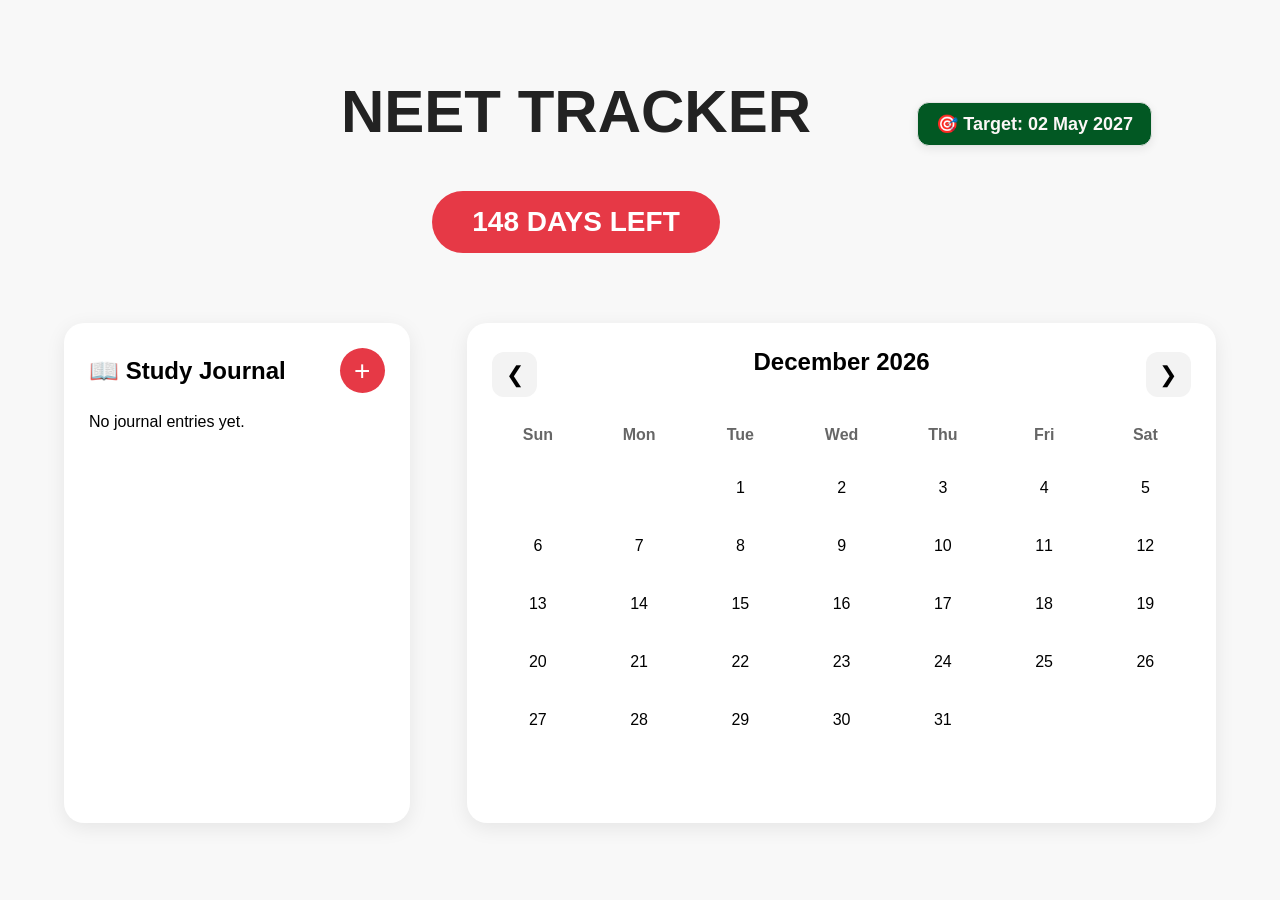
==== index.html @ d2183456 "Add files via upload" ====
<!DOCTYPE html>
<html>

<head>
    <title>NEET Tracker</title>

    <link rel="stylesheet" href="style.css">
</head>

<body>

  <div class="header">

    <div class="top-bar">

        <h1 id="title"></h1>

       <span class="exam-date">
       🎯 Target: 02 May 2027
       </span>

    </div>

    <div id="daysLeft" class="days-left">
        278 DAYS LEFT
    </div>

  </div>








  <div class="dashboard">

   <div class="notes-card">

    <div class="notes-header">

        <h2>📖 Study Journal</h2>

        <button class="add-btn" id="newNoteBtn">+</button>

    </div>

    <div id="notesList" class="notes-list">

        <div class="empty-note">

            No journal entries yet.

        </div>

    </div>

   <div id="noteEditor" class="note-editor">

    <input
    type="date"
    id="noteDate"
     >

    <input
        type="text"
        id="noteTitle"
        placeholder="Title..."
    >

    <textarea
    id="noteContent"
    maxlength="120000"
    placeholder="Write what you studied today...">     </textarea>

    <button id="saveNote" class="save-btn">
        Save Note
    </button>

  </div>

  </div>



    <div class="calendar-card">

        <div class="calendar-header">

           <button id="prevMonth" class="month-btn">❮</button>

           <h2 id="monthTitle">July 2026</h2>

           <button id="nextMonth" class="month-btn">❯</button>

        </div>  

        <div class="days">

            <div>Sun</div>
            <div>Mon</div>
            <div>Tue</div>
            <div>Wed</div>
            <div>Thu</div>
            <div>Fri</div>
            <div>Sat</div>

        </div>

        <div class="dates" id="dates"> </div>

</div>

    <script src="script.js"></script>

</body>

</html>
---- style.css ----
*{
    margin:0;
    padding:0;
    box-sizing:border-box;
}

body{

    background:#F8F8F8;

    font-family:Arial, Helvetica, sans-serif;

    display:flex;

    flex-direction: column;

    justify-content:center;

    align-items:flex-start;

    height:100vh;

}

.header{

    width:90%;

    margin-top:50px;

}

.top-bar{

    position:relative;

    display:flex;

    justify-content:center;

    align-items:center;

}

#title{

    font-size:60px;

    color:#222;

    text-align:center;

    margin-bottom:25px;

}

.days-left{

    display:inline-block;

    padding:15px 40px;

    background:#E63946;

    color:white;

    font-size:45px;

    font-weight:bold;

    border-radius:50px;

}


.exam-date{

    position:absolute;

    right:0;

    top:50%;

    transform:translateY(-50%);

    font-size:18px;

    color:#fcf7f7;

    font-weight:600;

    background:rgb(2, 88, 35);

    padding:10px 18px;

    border-radius:12px;

    border:1px solid #E5E5E5;

    box-shadow:0px 3px 10px rgba(0,0,0,0.08);

}


.days-left{

    display:block;

    width:fit-content;

    margin:20px auto;

    padding:15px 40px;

    background:#E63946;

    color:white;

    font-size:28px;

    font-weight:bold;

    border-radius:50px;

}


.dashboard{

    width:90%;

    margin:50px auto;

    display:flex;

    justify-content:space-between;

    gap:40px;

}

.notes-card,
.calendar-card{

    background:white;

    border-radius:20px;

    padding:25px;

    box-shadow:0px 5px 20px rgba(0,0,0,0.08);

}

.notes-card{

    width:30%;

    min-height:500px;

}
.calendar-card{

    width:65%;

}

.calendar-card h2{

    text-align:center;

    margin-bottom:25px;

}

.days,
.dates{

    display:grid;

    grid-template-columns:repeat(7,1fr);

    text-align:center;

    gap:10px;

}

.days{

    font-weight:bold;

    color:#666;

    margin-bottom:20px;

}

.dates div{

    padding:15px;

    border-radius:10px;

    transition:.3s;

}

.dates div:hover{

    background:#f0f0f0;

    cursor:pointer;

}

.add-btn{

    width:45px;

    height:45px;

    border:none;

    border-radius:50%;

    background:#E63946;

    color:white;

    font-size:28px;

    cursor:pointer;

    transition:.3s;

}

.add-btn:hover{

    transform:scale(1.08);

}


.calendar-header{

    display:flex;

    justify-content:space-between;

    align-items:center;

    margin-bottom:25px;

}

.month-btn{

    width:45px;

    height:45px;

    border:none;

    border-radius:12px;

    background:#f3f3f3;

    cursor:pointer;

    font-size:22px;

    transition:.3s;

}

.month-btn:hover{

    background:#E63946;

    color:white;

}



.completed-day{

    position:relative;

    font-weight:bold;

}

.completed-day::after{

    content:"✖";

    position:absolute;

    top:50%;

    left:50%;

    transform:translate(-50%,-50%);

    color:#E63946;

    font-size:30px;

    pointer-events:none;

}


.notes-header{

    display:flex;

    justify-content:space-between;

    align-items:center;

    margin-bottom:20px;

}

.notes-list{

    display:flex;

    flex-direction:column;

    gap:15px;

}

.empty-note{

    margin-top:50px;

    text-align:center;

    color:#999;

    font-size:18px;

}


.note-editor{

    display:none;

    margin-top:20px;

}

.note-editor input,
.note-editor textarea{

    width:100%;

    padding:12px;

    margin-bottom:12px;

    border:1px solid #ddd;

    border-radius:10px;

    font-size:16px;

    font-family:inherit;

}

.note-editor textarea{

    height:180px;

    resize:vertical;

}

.save-btn{

    width:100%;

    padding:12px;

    border:none;

    border-radius:10px;

    background:#E63946;

    color:white;

    font-size:17px;

    cursor:pointer;

}

.save-btn:hover{

    opacity:.9;

}


.note-card{

    background:#FAFAFA;

    border:1px solid #e5e5e5;

    border-radius:12px;

    padding:15px;

    cursor:pointer;

}


.note-card h3{

    font-size:14px;

    color:#777;

}


.note-card h4{

    margin-top:8px;

}


.note-card p{

    margin-top:8px;

    color:#555;

    line-height:1.5;

}
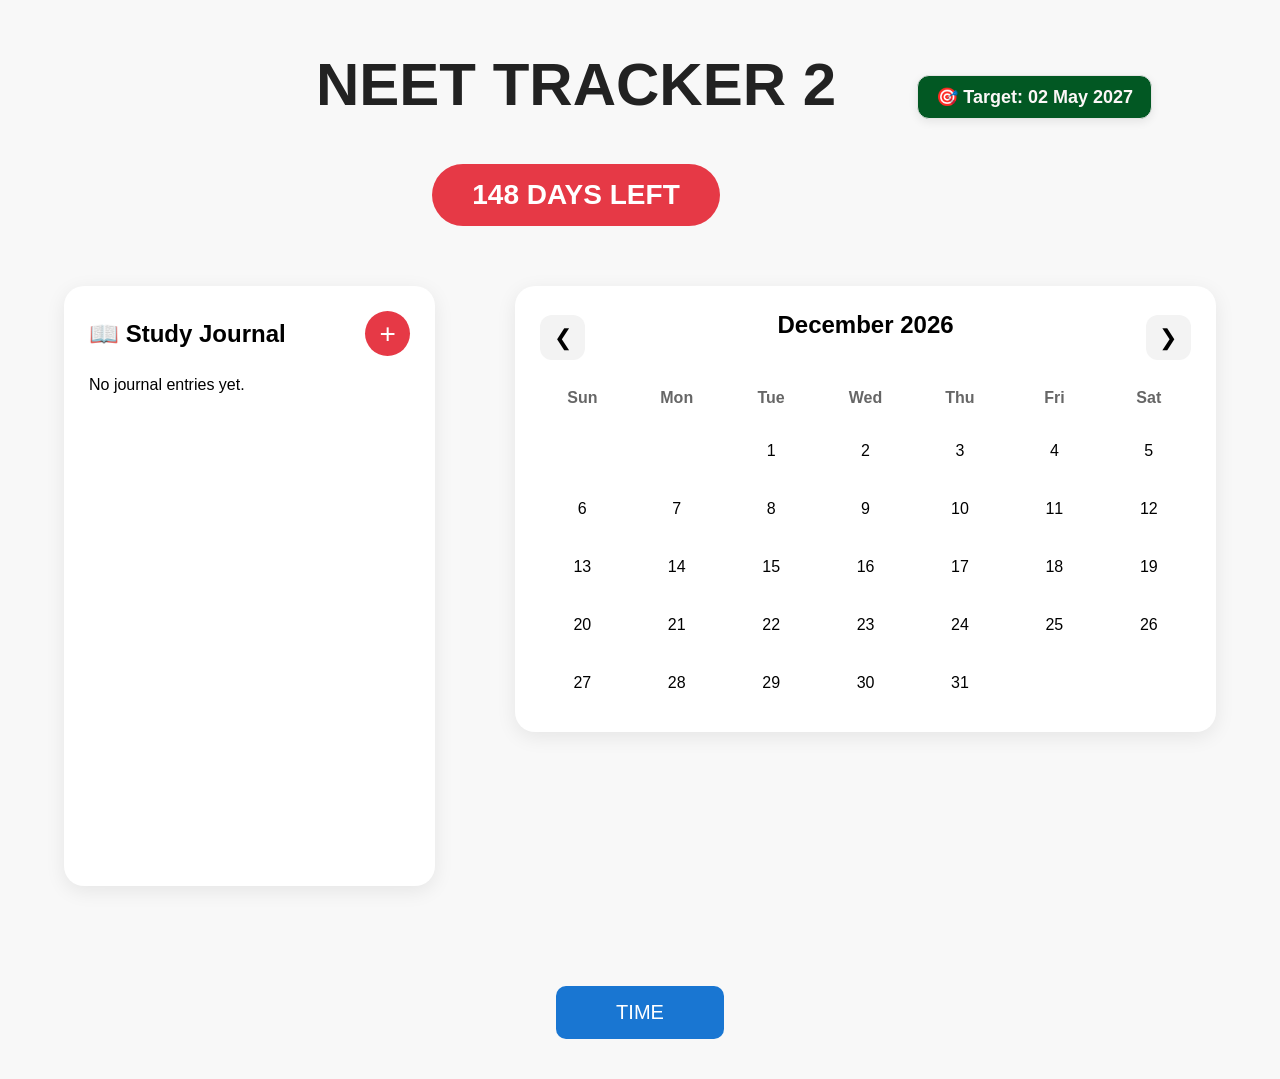
==== commit 86594058: "Add files via upload" ====
--- a/index.html
+++ b/index.html
@@ -1,119 +1,79 @@
-<!DOCTYPE html>
+<!doctype html>
 <html>
-
-<head>
+  <head>
     <title>NEET Tracker</title>
 
-    <link rel="stylesheet" href="style.css">
-</head>
+    <link rel="stylesheet" href="style.css" />
+  </head>
 
-<body>
-
-  <div class="header">
-
-    <div class="top-bar">
-
+  <body>
+    <div class="header">
+      <div class="top-bar">
         <h1 id="title"></h1>
 
-       <span class="exam-date">
-       🎯 Target: 02 May 2027
-       </span>
+        <span class="exam-date"> 🎯 Target: 02 May 2027 </span>
+      </div>
 
+      <div id="daysLeft" class="days-left">278 DAYS LEFT</div>
     </div>
 
-    <div id="daysLeft" class="days-left">
-        278 DAYS LEFT
+    <div class="dashboard">
+      <div class="notes-card">
+        <div class="notes-header">
+          <h2>📖 Study Journal</h2>
+
+          <button class="add-btn" id="newNoteBtn">+</button>
+        </div>
+
+        <div id="notesList" class="notes-list">
+          <div class="empty-note">No journal entries yet.</div>
+        </div>
+
+        <div id="noteEditor" class="note-editor">
+          <input type="date" id="noteDate" />
+
+          <input type="text" id="noteTitle" placeholder="Title..." />
+
+          <textarea
+            id="noteContent"
+            maxlength="120000"
+            placeholder="Write what you studied today..."
+          >
+          </textarea>
+
+          <button id="saveNote" class="save-btn">Save Note</button>
+
+          <button id="deleteNote" class="delete-btn">Delete Note</button>
+        </div>
+      </div>
+
+      <div class="calendar-card">
+        <div class="calendar-header">
+          <button id="prevMonth" class="month-btn">❮</button>
+
+          <h2 id="monthTitle">July 2026</h2>
+
+          <button id="nextMonth" class="month-btn">❯</button>
+        </div>
+
+        <div class="days">
+          <div>Sun</div>
+          <div>Mon</div>
+          <div>Tue</div>
+          <div>Wed</div>
+          <div>Thu</div>
+          <div>Fri</div>
+          <div>Sat</div>
+        </div>
+
+        <div class="dates" id="dates"></div>
+      </div>
     </div>
 
-  </div>
-
-
-
-
-
-
-
-
-  <div class="dashboard">
-
-   <div class="notes-card">
-
-    <div class="notes-header">
-
-        <h2>📖 Study Journal</h2>
-
-        <button class="add-btn" id="newNoteBtn">+</button>
-
+    <div class="time-section">
+      <button id="timeButton">TIME</button>
     </div>
 
-    <div id="notesList" class="notes-list">
-
-        <div class="empty-note">
-
-            No journal entries yet.
-
-        </div>
-
-    </div>
-
-   <div id="noteEditor" class="note-editor">
-
-    <input
-    type="date"
-    id="noteDate"
-     >
-
-    <input
-        type="text"
-        id="noteTitle"
-        placeholder="Title..."
-    >
-
-    <textarea
-    id="noteContent"
-    maxlength="120000"
-    placeholder="Write what you studied today...">     </textarea>
-
-    <button id="saveNote" class="save-btn">
-        Save Note
-    </button>
-
-  </div>
-
-  </div>
-
-
-
-    <div class="calendar-card">
-
-        <div class="calendar-header">
-
-           <button id="prevMonth" class="month-btn">❮</button>
-
-           <h2 id="monthTitle">July 2026</h2>
-
-           <button id="nextMonth" class="month-btn">❯</button>
-
-        </div>  
-
-        <div class="days">
-
-            <div>Sun</div>
-            <div>Mon</div>
-            <div>Tue</div>
-            <div>Wed</div>
-            <div>Thu</div>
-            <div>Fri</div>
-            <div>Sat</div>
-
-        </div>
-
-        <div class="dates" id="dates"> </div>
-
-</div>
-
     <script src="script.js"></script>
-
-</body>
-
-</html>+  </body>
+</html>
--- a/style.css
+++ b/style.css
@@ -10,132 +10,126 @@
 
     font-family:Arial, Helvetica, sans-serif;
 
-    display:flex;
-
-    flex-direction: column;
+    min-height:100vh;
+
+}
+
+.header{
+
+    width:90%;
+
+    margin-top:50px;
+
+}
+
+.top-bar{
+
+    position:relative;
+
+    display:flex;
 
     justify-content:center;
 
+    align-items:center;
+
+}
+
+#title{
+
+    font-size:60px;
+
+    color:#222;
+
+    text-align:center;
+
+    margin-bottom:25px;
+
+}
+
+.days-left{
+
+    display:inline-block;
+
+    padding:15px 40px;
+
+    background:#E63946;
+
+    color:white;
+
+    font-size:45px;
+
+    font-weight:bold;
+
+    border-radius:50px;
+
+}
+
+
+.exam-date{
+
+    position:absolute;
+
+    right:0;
+
+    top:50%;
+
+    transform:translateY(-50%);
+
+    font-size:18px;
+
+    color:#fcf7f7;
+
+    font-weight:600;
+
+    background:rgb(2, 88, 35);
+
+    padding:10px 18px;
+
+    border-radius:12px;
+
+    border:1px solid #E5E5E5;
+
+    box-shadow:0px 3px 10px rgba(0,0,0,0.08);
+
+}
+
+
+.days-left{
+
+    display:block;
+
+    width:fit-content;
+
+    margin:20px auto;
+
+    padding:15px 40px;
+
+    background:#E63946;
+
+    color:white;
+
+    font-size:28px;
+
+    font-weight:bold;
+
+    border-radius:50px;
+
+}
+
+
+.dashboard{
+
+    display:flex;
+
+    justify-content:center;
+
+    gap:80px;
+
+    width:90%;
+
+    margin:60px auto;
+
     align-items:flex-start;
-
-    height:100vh;
-
-}
-
-.header{
-
-    width:90%;
-
-    margin-top:50px;
-
-}
-
-.top-bar{
-
-    position:relative;
-
-    display:flex;
-
-    justify-content:center;
-
-    align-items:center;
-
-}
-
-#title{
-
-    font-size:60px;
-
-    color:#222;
-
-    text-align:center;
-
-    margin-bottom:25px;
-
-}
-
-.days-left{
-
-    display:inline-block;
-
-    padding:15px 40px;
-
-    background:#E63946;
-
-    color:white;
-
-    font-size:45px;
-
-    font-weight:bold;
-
-    border-radius:50px;
-
-}
-
-
-.exam-date{
-
-    position:absolute;
-
-    right:0;
-
-    top:50%;
-
-    transform:translateY(-50%);
-
-    font-size:18px;
-
-    color:#fcf7f7;
-
-    font-weight:600;
-
-    background:rgb(2, 88, 35);
-
-    padding:10px 18px;
-
-    border-radius:12px;
-
-    border:1px solid #E5E5E5;
-
-    box-shadow:0px 3px 10px rgba(0,0,0,0.08);
-
-}
-
-
-.days-left{
-
-    display:block;
-
-    width:fit-content;
-
-    margin:20px auto;
-
-    padding:15px 40px;
-
-    background:#E63946;
-
-    color:white;
-
-    font-size:28px;
-
-    font-weight:bold;
-
-    border-radius:50px;
-
-}
-
-
-.dashboard{
-
-    width:90%;
-
-    margin:50px auto;
-
-    display:flex;
-
-    justify-content:space-between;
-
-    gap:40px;
 
 }
 
@@ -148,20 +142,34 @@
 
     padding:25px;
 
-    box-shadow:0px 5px 20px rgba(0,0,0,0.08);
+    box-shadow:0 5px 20px rgba(0,0,0,0.08);
 
 }
 
 .notes-card{
 
-    width:30%;
-
-    min-height:500px;
-
-}
+    width:420px;
+
+    height:600px;
+
+    padding:25px;
+
+    background:white;
+
+    border-radius:20px;
+
+    display:flex;
+
+    flex-direction:column;
+
+}
+
+
 .calendar-card{
 
-    width:65%;
+    width:800px;
+
+    min-height:420px;
 
 }
 
@@ -334,8 +342,15 @@
 
     gap:15px;
 
-}
-
+    width:100%;
+
+    flex:1;
+
+    overflow-y:auto;
+
+    min-height:0;
+
+}
 .empty-note{
 
     margin-top:50px;
@@ -353,7 +368,9 @@
 
     display:none;
 
-    margin-top:20px;
+    margin-top:15px;
+
+    flex-shrink:0;
 
 }
 
@@ -423,6 +440,10 @@
 
     cursor:pointer;
 
+    width:100%;
+
+    box-sizing:border-box;
+
 }
 
 
@@ -450,4 +471,295 @@
 
     line-height:1.5;
 
-}+}
+
+
+.delete-btn{
+
+    width:100%;
+
+    padding:12px;
+
+    margin-top:10px;
+
+    border:none;
+
+    border-radius:10px;
+
+    background:#555;
+
+    color:white;
+
+    font-size:17px;
+
+    cursor:pointer;
+
+}
+
+
+.delete-btn:hover{
+
+    opacity:0.8;
+
+}
+
+
+
+.time-heading{
+
+    text-align:center;
+
+    margin-top:20px;
+
+}
+
+
+
+.total-bar{
+
+    width:80%;
+
+    margin:20px auto;
+
+    padding:20px;
+
+    text-align:center;
+
+    border-radius:15px;
+
+    background:#f5f5f5;
+
+}
+
+
+
+.time-container{
+
+    display:flex;
+
+    justify-content:center;
+
+    gap:40px;
+
+    margin-top:30px;
+
+}
+
+
+
+.timer-box,
+.study-calendar{
+
+    width:350px;
+
+    min-height:350px;
+
+    padding:20px;
+
+    border-radius:15px;
+
+    background:#fafafa;
+
+    text-align:center;
+
+}
+
+
+
+#timer{
+
+    font-size:45px;
+
+    margin:40px 0;
+
+}
+
+
+
+.timer-box button{
+
+    padding:12px 20px;
+
+    margin:5px;
+
+    cursor:pointer;
+
+}
+
+#timeButton{
+
+    display:block;
+
+    margin:40px auto;
+
+    background:#1976d2;
+
+    color:white;
+
+    padding:15px 60px;
+
+    border:none;
+
+    border-radius:10px;
+
+    font-size:20px;
+
+}
+
+
+#timeButton:hover{
+
+    opacity:0.85;
+
+}
+
+.time-section{
+    width:100%;
+    display:flex;
+    justify-content:center;
+    margin-top:30px;
+}
+
+
+/* Time page alignment */
+
+.time-heading,
+.total-bar,
+.time-container{
+
+    margin-left:auto;
+    margin-right:auto;
+
+}
+
+
+.time-container{
+
+    align-items:center;
+
+}
+
+
+
+.time-heading{
+    text-align:center;
+    margin-top:40px;
+}
+
+
+.total-bar{
+
+    width:80%;
+
+    margin:30px auto;
+
+    padding:25px;
+
+    text-align:center;
+
+    background:white;
+
+    border-radius:20px;
+
+    box-shadow:0 5px 20px rgba(0,0,0,0.08);
+
+}
+
+
+
+.time-container{
+
+    display:flex;
+
+    justify-content:center;
+
+    gap:80px;
+
+    margin-top:40px;
+
+}
+
+
+
+.timer-box,
+.study-calendar{
+
+    width:350px;
+
+    min-height:350px;
+
+    padding:25px;
+
+    background:white;
+
+    border-radius:20px;
+
+    text-align:center;
+
+    box-shadow:0 5px 20px rgba(0,0,0,0.08);
+
+}
+
+
+
+#timer{
+
+    font-size:45px;
+
+    margin:50px 0;
+
+}
+
+
+
+.timer-btn{
+
+    width:80%;
+
+    padding:15px;
+
+    margin:8px auto;
+
+    display:block;
+
+    border:none;
+
+    border-radius:12px;
+
+    background:#E63946;
+
+    color:white;
+
+    font-size:18px;
+
+    font-weight:bold;
+
+    cursor:pointer;
+
+    box-shadow:0 5px 10px rgba(0,0,0,0.15);
+
+    transition:0.2s;
+
+}
+
+
+.timer-btn:hover{
+
+    transform:translateY(-3px);
+
+    opacity:0.9;
+
+}
+
+
+.timer-btn:active{
+
+    transform:translateY(2px);
+
+    box-shadow:0 2px 5px rgba(0,0,0,0.15);
+
+}
+
+
+
+
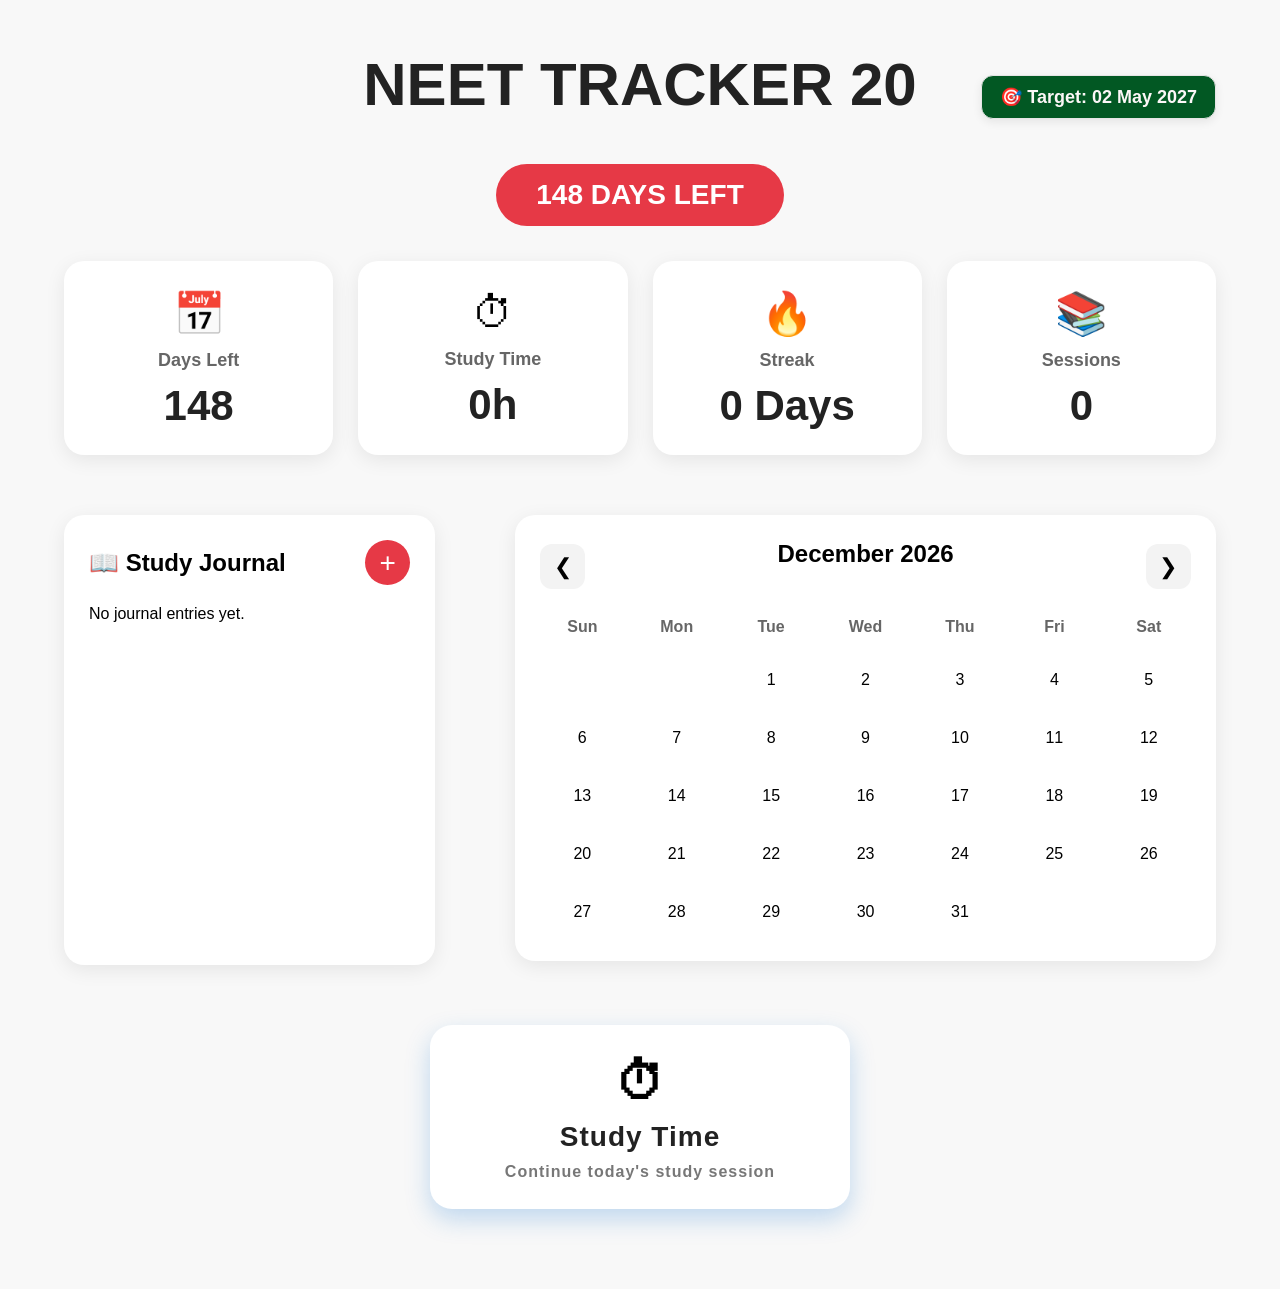
==== commit a2c93991: "Add files via upload" ====
--- a/index.html
+++ b/index.html
@@ -7,6 +7,8 @@
   </head>
 
   <body>
+    <!-- ================= HEADER ================= -->
+
     <div class="header">
       <div class="top-bar">
         <h1 id="title"></h1>
@@ -17,7 +19,47 @@
       <div id="daysLeft" class="days-left">278 DAYS LEFT</div>
     </div>
 
+    <!-- ================= QUICK STATS ================= -->
+
+    <div class="stats-container">
+      <div class="stat-card">
+        <div class="stat-icon">📅</div>
+
+        <div class="stat-title">Days Left</div>
+
+        <div class="stat-value" id="daysStat">278</div>
+      </div>
+
+      <div class="stat-card">
+        <div class="stat-icon">⏱</div>
+
+        <div class="stat-title">Study Time</div>
+
+        <div class="stat-value" id="studyHoursStat">0h</div>
+      </div>
+
+      <div class="stat-card">
+        <div class="stat-icon">🔥</div>
+
+        <div class="stat-title">Streak</div>
+
+        <div class="stat-value" id="streakStat">0</div>
+      </div>
+
+      <div class="stat-card">
+        <div class="stat-icon">📚</div>
+
+        <div class="stat-title">Sessions</div>
+
+        <div class="stat-value" id="sessionsStat">0</div>
+      </div>
+    </div>
+
+    <!-- ================= DASHBOARD ================= -->
+
     <div class="dashboard">
+      <!-- JOURNAL -->
+
       <div class="notes-card">
         <div class="notes-header">
           <h2>📖 Study Journal</h2>
@@ -38,14 +80,15 @@
             id="noteContent"
             maxlength="120000"
             placeholder="Write what you studied today..."
-          >
-          </textarea>
+          ></textarea>
 
           <button id="saveNote" class="save-btn">Save Note</button>
 
           <button id="deleteNote" class="delete-btn">Delete Note</button>
         </div>
       </div>
+
+      <!-- CALENDAR -->
 
       <div class="calendar-card">
         <div class="calendar-header">
@@ -70,10 +113,19 @@
       </div>
     </div>
 
+    <!-- ================= STUDY TIME BUTTON ================= -->
+
     <div class="time-section">
-      <button id="timeButton">TIME</button>
+      <button id="timeButton">
+        <span class="time-icon"> ⏱ </span>
+
+        <span class="time-title"> Study Time </span>
+
+        <span class="time-subtitle"> Continue today's study session </span>
+      </button>
     </div>
-
+    
+    <script src="studydata.js"></script>
     <script src="script.js"></script>
   </body>
 </html>
--- a/style.css
+++ b/style.css
@@ -1,765 +1,740 @@
-*{
-    margin:0;
-    padding:0;
-    box-sizing:border-box;
-}
-
-body{
-
-    background:#F8F8F8;
-
-    font-family:Arial, Helvetica, sans-serif;
-
-    min-height:100vh;
-
-}
-
-.header{
-
-    width:90%;
-
-    margin-top:50px;
-
-}
-
-.top-bar{
-
-    position:relative;
-
-    display:flex;
-
-    justify-content:center;
-
-    align-items:center;
-
-}
-
-#title{
-
-    font-size:60px;
-
-    color:#222;
-
-    text-align:center;
-
-    margin-bottom:25px;
-
-}
-
-.days-left{
-
-    display:inline-block;
-
-    padding:15px 40px;
-
-    background:#E63946;
-
-    color:white;
-
-    font-size:45px;
-
-    font-weight:bold;
-
-    border-radius:50px;
-
-}
-
-
-.exam-date{
-
-    position:absolute;
-
-    right:0;
-
-    top:50%;
-
-    transform:translateY(-50%);
-
-    font-size:18px;
-
-    color:#fcf7f7;
-
-    font-weight:600;
-
-    background:rgb(2, 88, 35);
-
-    padding:10px 18px;
-
-    border-radius:12px;
-
-    border:1px solid #E5E5E5;
-
-    box-shadow:0px 3px 10px rgba(0,0,0,0.08);
-
-}
-
-
-.days-left{
-
-    display:block;
-
-    width:fit-content;
-
-    margin:20px auto;
-
-    padding:15px 40px;
-
-    background:#E63946;
-
-    color:white;
-
-    font-size:28px;
-
-    font-weight:bold;
-
-    border-radius:50px;
-
-}
-
-
-.dashboard{
-
-    display:flex;
-
-    justify-content:center;
-
-    gap:80px;
-
-    width:90%;
-
-    margin:60px auto;
-
-    align-items:flex-start;
-
+* {
+  margin: 0;
+  padding: 0;
+  box-sizing: border-box;
+}
+
+body {
+  background: #f8f8f8;
+
+  font-family: Arial, Helvetica, sans-serif;
+
+  min-height: 100vh;
+}
+
+.header {
+  width: 90%;
+
+  margin-top: 50px;
+  margin-left: auto;
+
+  margin-right: auto;
+}
+
+.top-bar {
+  position: relative;
+
+  display: flex;
+
+  justify-content: center;
+
+  align-items: center;
+}
+
+#title {
+  font-size: 60px;
+
+  color: #222;
+
+  text-align: center;
+
+  margin-bottom: 25px;
+}
+
+.days-left {
+  display: inline-block;
+
+  padding: 15px 40px;
+
+  background: #e63946;
+
+  color: white;
+
+  font-size: 45px;
+
+  font-weight: bold;
+
+  border-radius: 50px;
+}
+
+.exam-date {
+  position: absolute;
+
+  right: 0;
+
+  top: 50%;
+
+  transform: translateY(-50%);
+
+  font-size: 18px;
+
+  color: #fcf7f7;
+
+  font-weight: 600;
+
+  background: rgb(2, 88, 35);
+
+  padding: 10px 18px;
+
+  border-radius: 12px;
+
+  border: 1px solid #e5e5e5;
+
+  box-shadow: 0px 3px 10px rgba(0, 0, 0, 0.08);
+}
+
+.days-left {
+  display: block;
+
+  width: fit-content;
+
+  margin: 20px auto;
+
+  padding: 15px 40px;
+
+  background: #e63946;
+
+  color: white;
+
+  font-size: 28px;
+
+  font-weight: bold;
+
+  border-radius: 50px;
+}
+
+.dashboard {
+  display: flex;
+
+  justify-content: center;
+
+  gap: 80px;
+
+  width: 90%;
+
+  margin: 60px auto;
+
+  align-items: flex-start;
 }
 
 .notes-card,
-.calendar-card{
-
-    background:white;
-
-    border-radius:20px;
-
-    padding:25px;
-
-    box-shadow:0 5px 20px rgba(0,0,0,0.08);
-
-}
-
-.notes-card{
-
-    width:420px;
-
-    height:600px;
-
-    padding:25px;
-
-    background:white;
-
-    border-radius:20px;
-
-    display:flex;
-
-    flex-direction:column;
-
-}
-
-
-.calendar-card{
-
-    width:800px;
-
-    min-height:420px;
-
-}
-
-.calendar-card h2{
-
-    text-align:center;
-
-    margin-bottom:25px;
-
+.calendar-card {
+  background: white;
+
+  border-radius: 20px;
+
+  padding: 25px;
+
+  box-shadow: 0 5px 20px rgba(0, 0, 0, 0.08);
+}
+
+.notes-card {
+  width: 420px;
+
+  height: 450px;
+
+  padding: 25px;
+
+  background: white;
+
+  border-radius: 20px;
+
+  display: flex;
+
+  flex-direction: column;
+}
+
+.calendar-card {
+  width: 800px;
+
+  min-height: 420px;
+}
+
+.calendar-card h2 {
+  text-align: center;
+
+  margin-bottom: 25px;
 }
 
 .days,
-.dates{
-
-    display:grid;
-
-    grid-template-columns:repeat(7,1fr);
-
-    text-align:center;
-
-    gap:10px;
-
-}
-
-.days{
-
-    font-weight:bold;
-
-    color:#666;
-
-    margin-bottom:20px;
-
-}
-
-.dates div{
-
-    padding:15px;
-
-    border-radius:10px;
-
-    transition:.3s;
-
-}
-
-.dates div:hover{
-
-    background:#f0f0f0;
-
-    cursor:pointer;
-
-}
-
-.add-btn{
-
-    width:45px;
-
-    height:45px;
-
-    border:none;
-
-    border-radius:50%;
-
-    background:#E63946;
-
-    color:white;
-
-    font-size:28px;
-
-    cursor:pointer;
-
-    transition:.3s;
-
-}
-
-.add-btn:hover{
-
-    transform:scale(1.08);
-
-}
-
-
-.calendar-header{
-
-    display:flex;
-
-    justify-content:space-between;
-
-    align-items:center;
-
-    margin-bottom:25px;
-
-}
-
-.month-btn{
-
-    width:45px;
-
-    height:45px;
-
-    border:none;
-
-    border-radius:12px;
-
-    background:#f3f3f3;
-
-    cursor:pointer;
-
-    font-size:22px;
-
-    transition:.3s;
-
-}
-
-.month-btn:hover{
-
-    background:#E63946;
-
-    color:white;
-
-}
-
-
-
-.completed-day{
-
-    position:relative;
-
-    font-weight:bold;
-
-}
-
-.completed-day::after{
-
-    content:"✖";
-
-    position:absolute;
-
-    top:50%;
-
-    left:50%;
-
-    transform:translate(-50%,-50%);
-
-    color:#E63946;
-
-    font-size:30px;
-
-    pointer-events:none;
-
-}
-
-
-.notes-header{
-
-    display:flex;
-
-    justify-content:space-between;
-
-    align-items:center;
-
-    margin-bottom:20px;
-
-}
-
-.notes-list{
-
-    display:flex;
-
-    flex-direction:column;
-
-    gap:15px;
-
-    width:100%;
-
-    flex:1;
-
-    overflow-y:auto;
-
-    min-height:0;
-
-}
-.empty-note{
-
-    margin-top:50px;
-
-    text-align:center;
-
-    color:#999;
-
-    font-size:18px;
-
-}
-
-
-.note-editor{
-
-    display:none;
-
-    margin-top:15px;
-
-    flex-shrink:0;
-
+.dates {
+  display: grid;
+
+  grid-template-columns: repeat(7, 1fr);
+
+  text-align: center;
+
+  gap: 10px;
+}
+
+.days {
+  font-weight: bold;
+
+  color: #666;
+
+  margin-bottom: 20px;
+}
+
+.dates div {
+  padding: 15px;
+
+  border-radius: 10px;
+
+  transition: 0.3s;
+}
+
+.dates div:hover {
+  background: #f0f0f0;
+
+  cursor: pointer;
+}
+
+.add-btn {
+  width: 45px;
+
+  height: 45px;
+
+  border: none;
+
+  border-radius: 50%;
+
+  background: #e63946;
+
+  color: white;
+
+  font-size: 28px;
+
+  cursor: pointer;
+
+  transition: 0.3s;
+}
+
+.add-btn:hover {
+  transform: scale(1.08);
+}
+
+.calendar-header {
+  display: flex;
+
+  justify-content: space-between;
+
+  align-items: center;
+
+  margin-bottom: 25px;
+}
+
+.month-btn {
+  width: 45px;
+
+  height: 45px;
+
+  border: none;
+
+  border-radius: 12px;
+
+  background: #f3f3f3;
+
+  cursor: pointer;
+
+  font-size: 22px;
+
+  transition: 0.3s;
+}
+
+.month-btn:hover {
+  background: #e63946;
+
+  color: white;
+}
+
+.completed-day {
+  position: relative;
+
+  font-weight: bold;
+}
+
+.completed-day::after {
+  content: "✖";
+
+  position: absolute;
+
+  top: 50%;
+
+  left: 50%;
+
+  transform: translate(-50%, -50%);
+
+  color: #e63946;
+
+  font-size: 30px;
+
+  pointer-events: none;
+}
+
+.notes-header {
+  display: flex;
+
+  justify-content: space-between;
+
+  align-items: center;
+
+  margin-bottom: 20px;
+}
+
+.notes-list {
+  display: flex;
+
+  flex-direction: column;
+
+  gap: 15px;
+
+  width: 100%;
+
+  flex: 1;
+
+  overflow-y: auto;
+
+  min-height: 0;
+}
+.empty-note {
+  margin-top: 50px;
+
+  text-align: center;
+
+  color: #999;
+
+  font-size: 18px;
+}
+
+.note-editor {
+  display: none;
+
+  margin-top: 15px;
+
+  flex-shrink: 0;
 }
 
 .note-editor input,
-.note-editor textarea{
-
-    width:100%;
-
-    padding:12px;
-
-    margin-bottom:12px;
-
-    border:1px solid #ddd;
-
-    border-radius:10px;
-
-    font-size:16px;
-
-    font-family:inherit;
-
-}
-
-.note-editor textarea{
-
-    height:180px;
-
-    resize:vertical;
-
-}
-
-.save-btn{
-
-    width:100%;
-
-    padding:12px;
-
-    border:none;
-
-    border-radius:10px;
-
-    background:#E63946;
-
-    color:white;
-
-    font-size:17px;
-
-    cursor:pointer;
-
-}
-
-.save-btn:hover{
-
-    opacity:.9;
-
-}
-
-
-.note-card{
-
-    background:#FAFAFA;
-
-    border:1px solid #e5e5e5;
-
-    border-radius:12px;
-
-    padding:15px;
-
-    cursor:pointer;
-
-    width:100%;
-
-    box-sizing:border-box;
-
-}
-
-
-.note-card h3{
-
-    font-size:14px;
-
-    color:#777;
-
-}
-
-
-.note-card h4{
-
-    margin-top:8px;
-
-}
-
-
-.note-card p{
-
-    margin-top:8px;
-
-    color:#555;
-
-    line-height:1.5;
-
-}
-
-
-.delete-btn{
-
-    width:100%;
-
-    padding:12px;
-
-    margin-top:10px;
-
-    border:none;
-
-    border-radius:10px;
-
-    background:#555;
-
-    color:white;
-
-    font-size:17px;
-
-    cursor:pointer;
-
-}
-
-
-.delete-btn:hover{
-
-    opacity:0.8;
-
-}
-
-
-
-.time-heading{
-
-    text-align:center;
-
-    margin-top:20px;
-
-}
-
-
-
-.total-bar{
-
-    width:80%;
-
-    margin:20px auto;
-
-    padding:20px;
-
-    text-align:center;
-
-    border-radius:15px;
-
-    background:#f5f5f5;
-
-}
-
-
-
-.time-container{
-
-    display:flex;
-
-    justify-content:center;
-
-    gap:40px;
-
-    margin-top:30px;
-
-}
-
-
+.note-editor textarea {
+  width: 100%;
+
+  padding: 12px;
+
+  margin-bottom: 12px;
+
+  border: 1px solid #ddd;
+
+  border-radius: 10px;
+
+  font-size: 16px;
+
+  font-family: inherit;
+}
+
+.note-editor textarea {
+  height: 180px;
+
+  resize: vertical;
+}
+
+.save-btn {
+  width: 100%;
+
+  padding: 12px;
+
+  border: none;
+
+  border-radius: 10px;
+
+  background: #e63946;
+
+  color: white;
+
+  font-size: 17px;
+
+  cursor: pointer;
+}
+
+.save-btn:hover {
+  opacity: 0.9;
+}
+
+.note-card {
+  background: #fafafa;
+
+  border: 1px solid #e5e5e5;
+
+  border-radius: 12px;
+
+  padding: 15px;
+
+  cursor: pointer;
+
+  width: 100%;
+
+  box-sizing: border-box;
+}
+
+.note-card h3 {
+  font-size: 14px;
+
+  color: #777;
+}
+
+.note-card h4 {
+  margin-top: 8px;
+}
+
+.note-card p {
+  margin-top: 8px;
+
+  color: #555;
+
+  line-height: 1.5;
+}
+
+.delete-btn {
+  width: 100%;
+
+  padding: 12px;
+
+  margin-top: 10px;
+
+  border: none;
+
+  border-radius: 10px;
+
+  background: #555;
+
+  color: white;
+
+  font-size: 17px;
+
+  cursor: pointer;
+}
+
+.delete-btn:hover {
+  opacity: 0.8;
+}
+
+.time-heading {
+  text-align: center;
+
+  margin-top: 20px;
+}
+
+.total-bar {
+  width: 80%;
+
+  margin: 20px auto;
+
+  padding: 20px;
+
+  text-align: center;
+
+  border-radius: 15px;
+
+  background: #f5f5f5;
+}
+
+.time-container {
+  display: flex;
+
+  justify-content: center;
+
+  gap: 40px;
+
+  margin-top: 30px;
+}
 
 .timer-box,
-.study-calendar{
-
-    width:350px;
-
-    min-height:350px;
-
-    padding:20px;
-
-    border-radius:15px;
-
-    background:#fafafa;
-
-    text-align:center;
-
-}
-
-
-
-#timer{
-
-    font-size:45px;
-
-    margin:40px 0;
-
-}
-
-
-
-.timer-box button{
-
-    padding:12px 20px;
-
-    margin:5px;
-
-    cursor:pointer;
-
-}
-
-#timeButton{
-
-    display:block;
-
-    margin:40px auto;
-
-    background:#1976d2;
-
-    color:white;
-
-    padding:15px 60px;
-
-    border:none;
-
-    border-radius:10px;
-
-    font-size:20px;
-
-}
-
-
-#timeButton:hover{
-
-    opacity:0.85;
-
-}
-
-.time-section{
-    width:100%;
-    display:flex;
-    justify-content:center;
-    margin-top:30px;
-}
-
+.study-calendar {
+  width: 350px;
+
+  min-height: 350px;
+
+  padding: 20px;
+
+  border-radius: 15px;
+
+  background: #fafafa;
+
+  text-align: center;
+}
+
+#timer {
+  font-size: 45px;
+
+  margin: 40px 0;
+}
+
+.timer-box button {
+  padding: 12px 20px;
+
+  margin: 5px;
+
+  cursor: pointer;
+}
+
+.time-section {
+  width: 90%;
+
+  margin: 50px auto 80px;
+
+  display: flex;
+
+  justify-content: center;
+}
+
+#timeButton {
+  width: 420px;
+
+  background: white;
+
+  border: none;
+
+  border-radius: 22px;
+
+  padding: 28px;
+
+  display: flex;
+
+  flex-direction: column;
+
+  align-items: center;
+
+  justify-content: center;
+
+  gap: 10px;
+
+  cursor: pointer;
+
+  box-shadow: 0 5px 20px rgba(0, 0, 0, 0.08);
+
+  transition: 0.25s;
+}
+
+#timeButton:hover {
+  transform: translateY(-6px);
+
+  box-shadow: 0 15px 35px rgba(0, 0, 0, 0.12);
+}
+
+#timeButton:active {
+  transform: scale(0.98);
+}
 
 /* Time page alignment */
 
 .time-heading,
 .total-bar,
-.time-container{
-
-    margin-left:auto;
-    margin-right:auto;
-
-}
-
-
-.time-container{
-
-    align-items:center;
-
-}
-
-
-
-.time-heading{
-    text-align:center;
-    margin-top:40px;
-}
-
-
-.total-bar{
-
-    width:80%;
-
-    margin:30px auto;
-
-    padding:25px;
-
-    text-align:center;
-
-    background:white;
-
-    border-radius:20px;
-
-    box-shadow:0 5px 20px rgba(0,0,0,0.08);
-
-}
-
-
-
-.time-container{
-
-    display:flex;
-
-    justify-content:center;
-
-    gap:80px;
-
-    margin-top:40px;
-
-}
-
-
+.time-container {
+  margin-left: auto;
+  margin-right: auto;
+}
+
+.time-container {
+  align-items: center;
+}
+
+.time-heading {
+  text-align: center;
+  margin-top: 40px;
+}
+
+.total-bar {
+  width: 80%;
+
+  margin: 30px auto;
+
+  padding: 25px;
+
+  text-align: center;
+
+  background: white;
+
+  border-radius: 20px;
+
+  box-shadow: 0 5px 20px rgba(0, 0, 0, 0.08);
+}
+
+.time-container {
+  display: flex;
+
+  justify-content: center;
+
+  gap: 80px;
+
+  margin-top: 40px;
+}
 
 .timer-box,
-.study-calendar{
-
-    width:350px;
-
-    min-height:350px;
-
-    padding:25px;
-
-    background:white;
-
-    border-radius:20px;
-
-    text-align:center;
-
-    box-shadow:0 5px 20px rgba(0,0,0,0.08);
-
-}
-
-
-
-#timer{
-
-    font-size:45px;
-
-    margin:50px 0;
-
-}
-
-
-
-.timer-btn{
-
-    width:80%;
-
-    padding:15px;
-
-    margin:8px auto;
-
-    display:block;
-
-    border:none;
-
-    border-radius:12px;
-
-    background:#E63946;
-
-    color:white;
-
-    font-size:18px;
-
-    font-weight:bold;
-
-    cursor:pointer;
-
-    box-shadow:0 5px 10px rgba(0,0,0,0.15);
-
-    transition:0.2s;
-
-}
-
-
-.timer-btn:hover{
-
-    transform:translateY(-3px);
-
-    opacity:0.9;
-
-}
-
-
-.timer-btn:active{
-
-    transform:translateY(2px);
-
-    box-shadow:0 2px 5px rgba(0,0,0,0.15);
-
-}
-
-
-
-
+.study-calendar {
+  width: 350px;
+
+  min-height: 350px;
+
+  padding: 25px;
+
+  background: white;
+
+  border-radius: 20px;
+
+  text-align: center;
+
+  box-shadow: 0 5px 20px rgba(0, 0, 0, 0.08);
+}
+
+#timer {
+  font-size: 45px;
+
+  margin: 50px 0;
+}
+
+.timer-btn {
+  width: 80%;
+
+  padding: 15px;
+
+  margin: 8px auto;
+
+  display: block;
+
+  border: none;
+
+  border-radius: 12px;
+
+  background: #e63946;
+
+  color: white;
+
+  font-size: 18px;
+
+  font-weight: bold;
+
+  cursor: pointer;
+
+  box-shadow: 0 5px 10px rgba(0, 0, 0, 0.15);
+
+  transition: 0.2s;
+}
+
+#timeButton {
+  font-weight: 700;
+
+  letter-spacing: 1px;
+
+  cursor: pointer;
+
+  box-shadow: 0 10px 25px rgba(25, 118, 210, 0.25);
+
+  transition: 0.25s;
+}
+
+.timer-btn:hover {
+  transform: translateY(-3px);
+
+  opacity: 0.9;
+}
+
+#timeButton:hover {
+  transform: translateY(-4px);
+
+  box-shadow: 0 18px 35px rgba(25, 118, 210, 0.35);
+}
+
+.timer-btn:active {
+  transform: translateY(2px);
+
+  box-shadow: 0 2px 5px rgba(0, 0, 0, 0.15);
+}
+
+#timeButton:active {
+  transform: scale(0.97);
+}
+
+.time-icon{
+
+    font-size:50px;
+
+}
+
+.time-title{
+
+    font-size:28px;
+
+    font-weight:700;
+
+    color:#222;
+
+}
+
+.time-subtitle{
+
+    font-size:16px;
+
+    color:#777;
+
+}
+
+/* ==========================================
+   HOMEPAGE STATISTICS
+========================================== */
+
+.stats-container {
+  width: 90%;
+
+  margin: 35px auto 50px auto;
+
+  display: grid;
+
+  grid-template-columns: repeat(4, 1fr);
+
+  gap: 25px;
+}
+
+.stat-card {
+  background: white;
+
+  border-radius: 20px;
+
+  padding: 28px 20px;
+
+  text-align: center;
+
+  box-shadow: 0 5px 20px rgba(0, 0, 0, 0.08);
+
+  transition: 0.25s;
+}
+
+.stat-card:hover {
+  transform: translateY(-6px);
+
+  box-shadow: 0 12px 30px rgba(0, 0, 0, 0.12);
+}
+
+.stat-icon {
+  font-size: 42px;
+
+  margin-bottom: 12px;
+}
+
+.stat-title {
+  font-size: 18px;
+
+  font-weight: 600;
+
+  color: #666;
+
+  margin-bottom: 14px;
+}
+
+.stat-value {
+  font-size: 42px;
+
+  font-weight: 700;
+
+  color: #222;
+
+  line-height: 1;
+}
